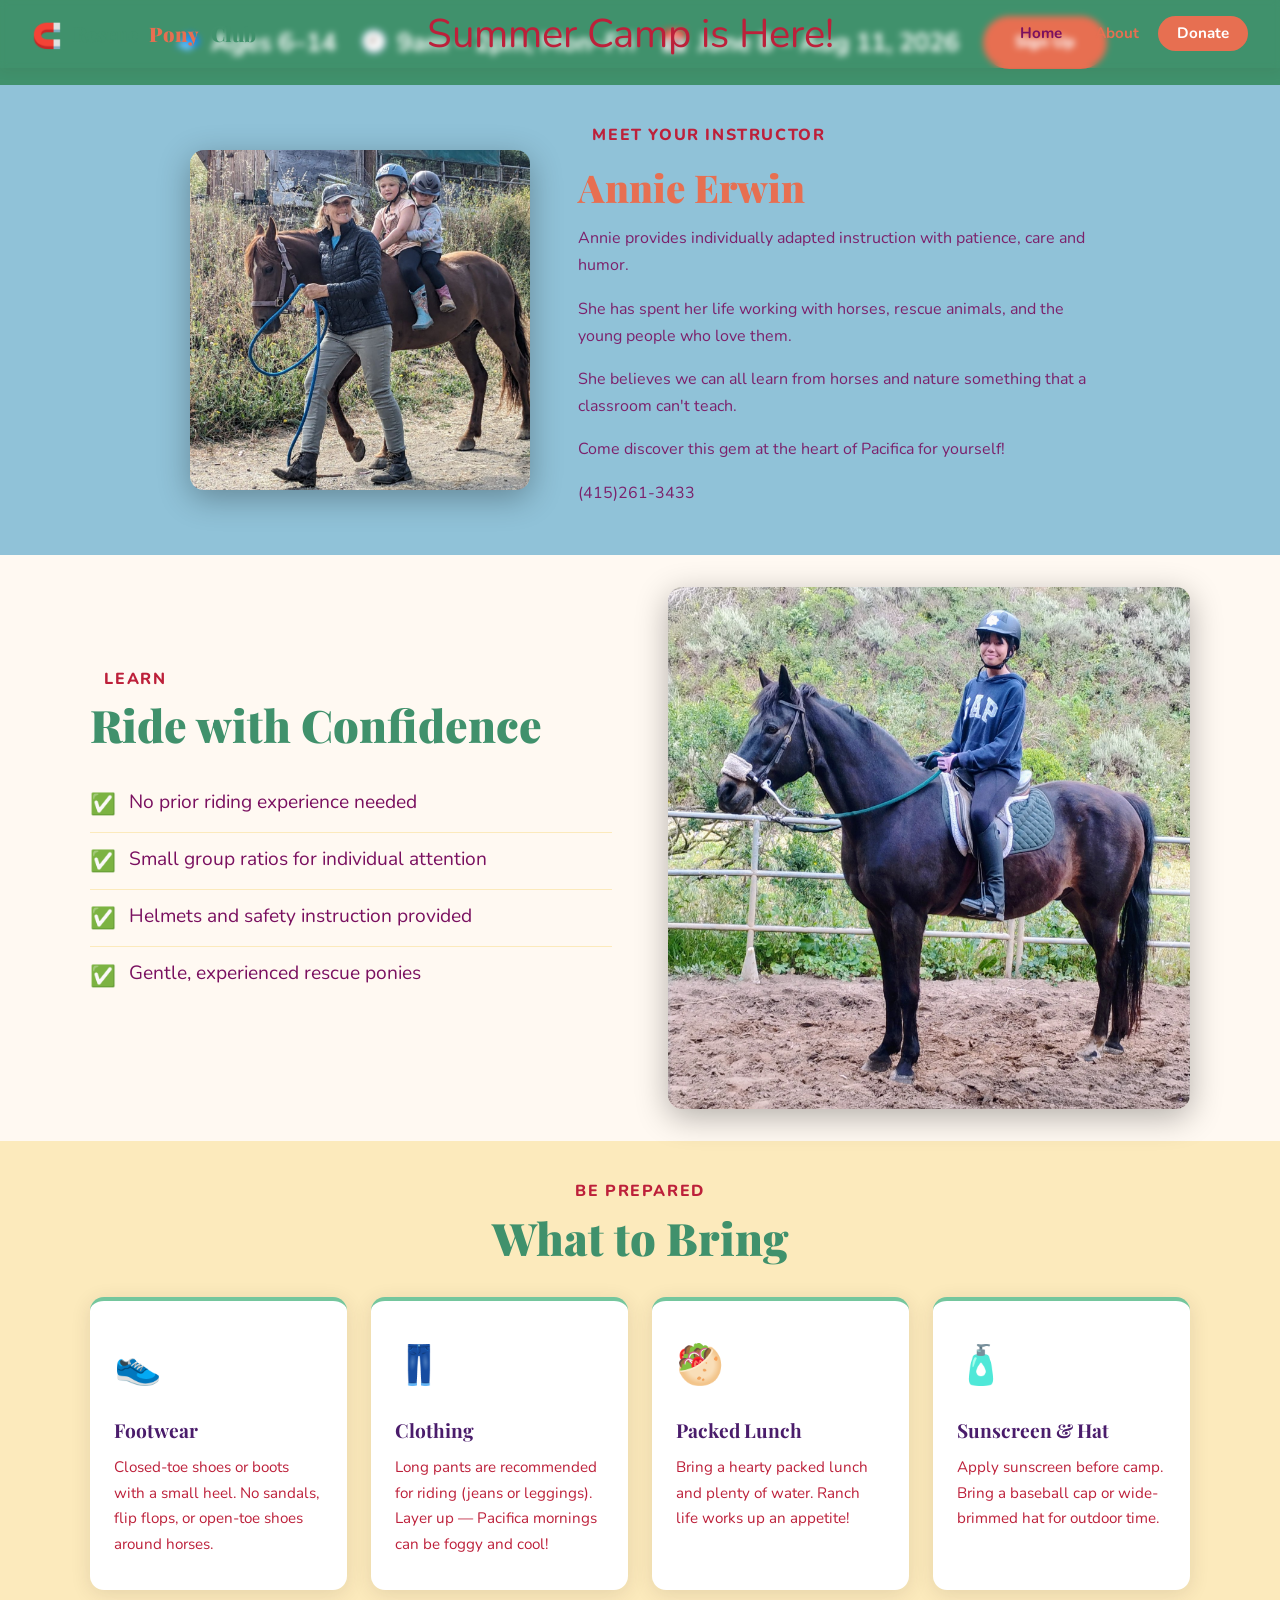
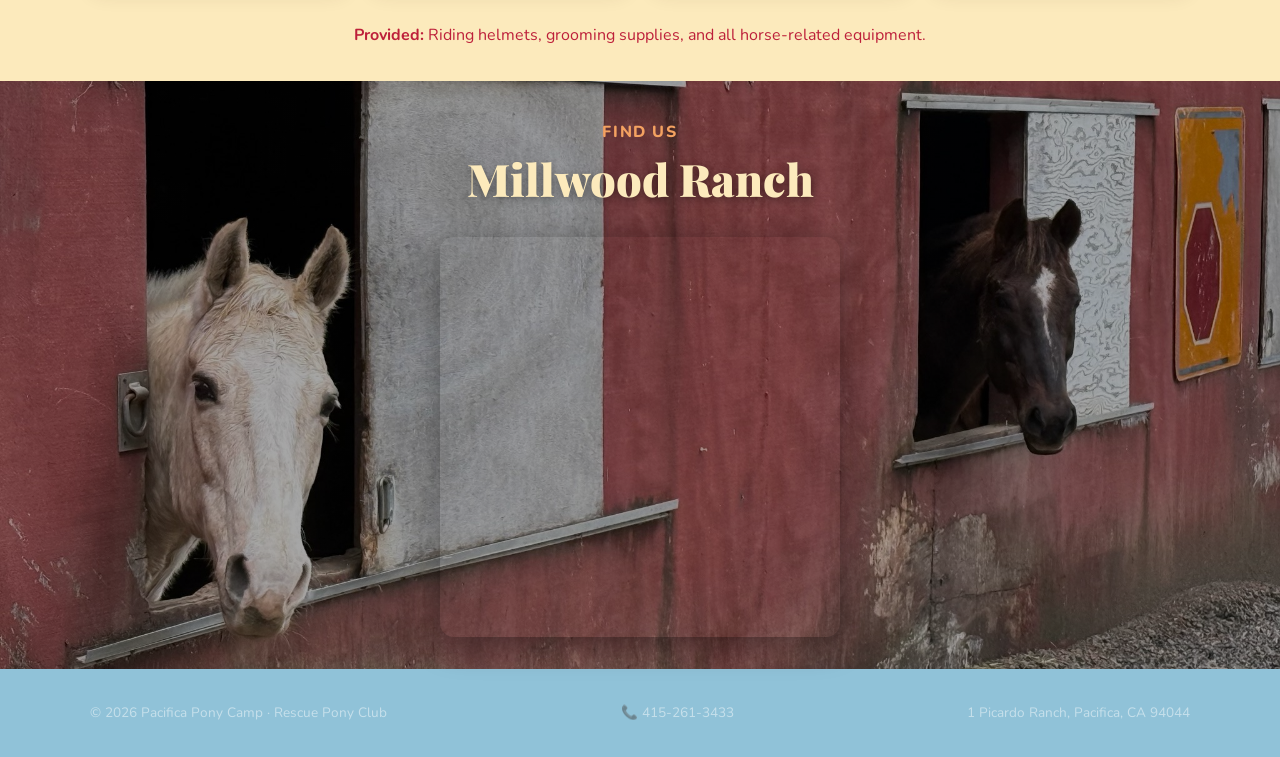
==== about.html @ 06ee873b "Initial commit — Pacifica Pony Camp 2026 website Static site with home, about, and sign-up pages. In" ====
<!DOCTYPE html>
<html lang="en">
<head>
  <meta charset="UTF-8" />
  <meta name="viewport" content="width=device-width, initial-scale=1.0" />
  <title>About — Pacifica Pony Camp 2026</title>
  <meta name="description" content="Meet Annie Erwin, head instructor at Pacifica Pony Camp. Learn about our riding program, what to bring, and find us at Millwood Ranch in Pacifica, CA." />
  <link rel="icon" href="data:image/svg+xml,<svg xmlns='http://www.w3.org/2000/svg' viewBox='0 0 100 100'><text y='.9em' font-size='90'>🐴</text></svg>" />
  <link rel="stylesheet" href="css/styles.css" />
</head>
<body>

<!-- ── Navigation ── -->
<nav id="navbar">
  <a href="index.html" class="nav-logo">
    <span class="horseshoe">🧲</span>
    Rescue <span>Pony</span> Club
  </a>
  <span class="nav-tagline">Summer Camp is Here!</span>
  <button class="nav-toggle" id="navToggle" aria-label="Toggle menu">
    <span></span><span></span><span></span>
  </button>
  <ul class="nav-links" id="navLinks">
    <li><a href="index.html">Home</a></li>
    <li><a href="about.html" class="active">About</a></li>
    <li><a href="donations.html" class="btn-nav">Donate</a></li>
  </ul>
</nav>

<!-- ── Quick Info Bar ── -->
<div class="info-bar">
  <div class="info-bar-grid">
    <div class="info-item"><span class="info-icon">🧢</span> Ages 6–14</div>
    <div class="info-item"><span class="info-icon">🕘</span> 9am – 2pm, Mon–Fri</div>
    <div class="info-item"><span class="info-icon">📅</span> June 8 – Aug 11, 2026</div>
    <a href="signup.html" class="btn btn-primary">Sign Up</a>
  </div>
</div>

<!-- ── Instructor ── -->
<section class="instructor-section">
  <div class="container">
    <h1 class="sr-only">About Pacifica Pony Camp</h1>
    <div class="instructor-card">
      <div class="instructor-photo">
        <img src="images/Annie_square.jpg" alt="Annie Erwin walking" />
      </div>
      <div class="instructor-info">
        <span class="section-label">Meet Your Instructor</span>
        <h2>Annie Erwin</h2>
        <p>Annie provides individually adapted instruction with patience, care and humor.</p>
        <p>She has spent her life working with horses, rescue animals, and the young people who love them.</p>
        <p>She believes we can all learn from horses and nature something that a classroom can't teach.</p>
        <p>Come discover this gem at the heart of Pacifica for yourself!</p>
        <p>(415)261-3433</p>
      </div>
    </div>
  </div>
</section>

<!-- ── Riding Section ── -->
<section>
  <div class="container">
    <div class="two-col">
      <div>
        <span class="section-label">Learn</span>
        <h2 class="section-title">Ride with Confidence</h2>
        <ul class="activity-list">
          <li><span class="lic">✅</span> No prior riding experience needed</li>
          <li><span class="lic">✅</span> Small group ratios for individual attention</li>
          <li><span class="lic">✅</span> Helmets and safety instruction provided</li>
          <li><span class="lic">✅</span> Gentle, experienced rescue ponies</li>
        </ul>
      </div>
      <div class="col-img">
        <img src="images/Rider_square.jpg" alt="Camper riding confidently in the arena" />
      </div>
    </div>
  </div>
</section>

<!-- ── What to Bring ── -->
<section class="section-gold">
  <div class="container">
    <div class="text-center">
      <span class="section-label">Be Prepared</span>
      <h2 class="section-title">What to Bring</h2>
    </div>
    <div class="features-grid">
      <div class="feature-card">
        <div class="feature-icon">👟</div>
        <h3>Footwear</h3>
        <p>Closed-toe shoes or boots with a small heel. No sandals, flip flops, or open-toe shoes around horses.</p>
      </div>
      <div class="feature-card">
        <div class="feature-icon">👖</div>
        <h3>Clothing</h3>
        <p>Long pants are recommended for riding (jeans or leggings). Layer up — Pacifica mornings can be foggy and cool!</p>
      </div>
      <div class="feature-card">
        <div class="feature-icon">🥙</div>
        <h3>Packed Lunch</h3>
        <p>Bring a hearty packed lunch and plenty of water. Ranch life works up an appetite!</p>
      </div>
      <div class="feature-card">
        <div class="feature-icon">🧴</div>
        <h3>Sunscreen &amp; Hat</h3>
        <p>Apply sunscreen before camp. Bring a baseball cap or wide-brimmed hat for outdoor time.</p>
      </div>
    </div>
    <p class="provided-note">
      <strong>Provided:</strong> Riding helmets, grooming supplies, and all horse-related equipment.
    </p>
  </div>
</section>

<section class="section-stalls">
  <div class="container">
    <div class="text-center">
      <span class="section-label">Find Us</span>
      <h2 class="section-title">Millwood Ranch</h2>
    </div>
    <div class="map-wrapper">
      <iframe
        src="https://maps.google.com/maps?q=Annie%27s+Smaller+Training+Circle,Pacifica,CA&output=embed&z=15"
        width="400" height="400"
        loading="lazy"
        allowfullscreen>
      </iframe>
    </div>
  </div>
</section>

<!-- ── Footer ── -->
<footer>
  <div class="footer-bottom">
    <span>© 2026 Pacifica Pony Camp · Rescue Pony Club</span>
    <span>📞 415-261-3433</span>
    <span>1 Picardo Ranch, Pacifica, CA 94044</span>
  </div>
</footer>

<script>
  const toggle = document.getElementById('navToggle');
  const links  = document.getElementById('navLinks');
  toggle.addEventListener('click', () => links.classList.toggle('open'));
</script>
<script src="js/donate-modal.js"></script>

</body>
</html>
---- css/styles.css ----
@import url('https://fonts.googleapis.com/css2?family=Playfair+Display:wght@400;700;900&family=Nunito:wght@400;600;700;800&display=swap');

/* ── Variables ── */
:root {
  --blue-dark: #232c80;
  --green-dark:   #4A1C6B;
  --green-mid:    #40916C;
  --green-light:  #74C69D;
  --gold:         #F4A261;
  --gold-light:   #FCEABC;
  --coral:        #E76F51;
  --cream:        #FFF9F2;
  --brown-dark:   #7A1060;
  --brown-mid:    #bd203a;
  --sky:          #90C2D8;
  --white:        #FFFFFF;
  --shadow:       0 4px 20px rgba(61,43,31,.12);
  --radius:       14px;
  --transition:   .25s ease;
}

/* ── Screen-reader only (visually hidden H1 for SEO) ── */
.sr-only {
  position: absolute;
  width: 1px; height: 1px;
  padding: 0; margin: -1px;
  overflow: hidden;
  clip: rect(0,0,0,0);
  white-space: nowrap;
  border: 0;
}

/* ── Reset ── */
*, *::before, *::after { box-sizing: border-box; margin: 0; padding: 0; }
html { scroll-behavior: smooth; }
body {
  font-family: 'Nunito', sans-serif;
  background: var(--cream);
  color: var(--brown-dark);
  line-height: 1.7;
}
img { display: block; max-width: 100%; }
a { color: inherit; text-decoration: none; }

/* ── Nav ── */
nav {
  position: fixed;
  top: 0; left: 0; right: 0;
  z-index: 100;
  backdrop-filter: blur(3px);
  padding: 0 2rem;
  display: flex;
  align-items: center;
  justify-content: space-between;
  height: 68px;
  box-shadow: 0 2px 12px rgba(61,43,31,.08);
}
.nav-logo {
  display: flex;
  align-items: center;
  gap: .7rem;
  font-family: 'Playfair Display', serif;
  font-weight: 900;
  font-size: 1.25rem;
  color: var(--green-mid);
  white-space: nowrap;
}
.nav-logo span { color: var(--coral); }
.nav-logo .horseshoe { font-size: 1.5rem; }
.nav-links {
  display: flex;
  gap: .25rem;
  list-style: none;
  align-items: center;
}
.nav-links a {
  padding: .45rem .9rem;
  border-radius: 8px;
  font-weight: 700;
  font-size: .95rem;
  color: var(--brown-dark);
  transition: background var(--transition), color var(--transition);
}
.nav-links a:hover,
.nav-links a.active {
  color: var(--coral);
}
.nav-links .btn-nav {
  background: var(--coral);
  color: var(--white);
  border-radius: 50px;
  padding: .45rem 1.2rem;
}
.nav-links .btn-nav:hover { background: var(--green-dark); }

.nav-links a.btn {
  padding: .8rem 2rem;
  border-radius: 50px;
  font-size: 1rem;
  font-weight: 800;
}

.nav-tagline {
  font-size: 2.5rem;
  color: var(--brown-mid);
}
@media (max-width: 640px) { .nav-tagline { display: none; } }

/* Mobile nav toggle */
.nav-toggle { display: none; cursor: pointer; flex-direction: column; gap: 5px; background: none; border: none; padding: 4px; }
.nav-toggle span { display: block; width: 26px; height: 3px; background: var(--brown-dark); border-radius: 3px; transition: var(--transition); }

/* ── Buttons ── */
.btn {
  display: inline-block;
  padding: .8rem 2rem;
  border-radius: 50px;
  font-family: 'Nunito', sans-serif;
  font-weight: 800;
  font-size: 1rem;
  cursor: pointer;
  transition: transform var(--transition), box-shadow var(--transition), background var(--transition);
  border: none;
}
.btn:hover { transform: translateY(-2px); box-shadow: 0 8px 24px rgba(0,0,0,.18); }
.btn-primary { background: var(--coral); color: var(--white); }
.btn-primary:hover { background: var(--blue-dark); color: var(--gold); }
.btn-secondary { background: var(--green-dark); color: var(--white); }
.btn-secondary:hover { background: var(--green-mid); }
.btn-outline {
  background: transparent;
  color: var(--white);
  border: 2.5px solid var(--white);
}
.btn-outline:hover { background: var(--white); color: var(--green-dark); }
.btn-gold { background: var(--gold); color: var(--brown-dark); }
.btn-gold:hover { background: #e08c4a; color: var(--white); }

/* ── Section base ── */
section { padding: 2rem; }
.container { max-width: 1100px; margin: 0 auto; }
.section-label {
  display: inline-block;
  color: var(--brown-mid);
  font-weight: 800;
  font-size: 1rem;
  letter-spacing: .1em;
  text-transform: uppercase;
  padding: .35rem .9rem;
  border-radius: 50px;
}
.section-title {
  font-family: 'Playfair Display', serif;
  font-size: clamp(2rem, 4vw, 2.8rem);
  font-weight: 900;
  color: var(--green-mid);
  line-height: 1.2;
  margin-bottom: 1rem;
}
.section-sub {
  font-size: 1.1rem;
  color: var(--brown-mid);
  max-width: 600px;
  margin-bottom: 2.5rem;
}
.text-center { text-align: center; }
.text-center .section-sub { margin-left: auto; margin-right: auto; }

/* ── Bubble Images ── */
.bubble-img {
  width: 220px;
  height: 220px;
  border-radius: 50%;
  object-fit: cover;
  flex-shrink: 0;
  border: 5px solid var(--white);
  box-shadow: 0 8px 28px rgba(61,43,31,.2);
  transition: transform .3s ease, box-shadow .3s ease;
}
.bubble-img:hover {
  transform: scale(1.1);
  box-shadow: 0 16px 40px rgba(61,43,31,.28);
}

/* ── Quick Info Bar ── */
.info-bar {
  background: var(--green-mid);
  color: var(--white);
  padding: 1rem;
}
.info-bar-grid {
  display: flex;
  flex-wrap: wrap;
  gap: 1.5rem;
  justify-content: center;
  align-items: center;
  max-width: 1100px;
  margin: 0 auto;
}
.info-item {
  display: flex;
  align-items: center;
  gap: .6rem;
  font-weight: 700;
  font-size: 1.6rem;
}
.info-icon { font-size: 1.4rem; }

/* ── Feature Cards ── */
.features-grid {
  display: grid;
  grid-template-columns: repeat(auto-fit, minmax(240px, 1fr));
  gap: 1.5rem;
  margin-top: 2.5rem;
}
.feature-card {
  background: var(--white);
  border-radius: var(--radius);
  padding: 2rem 1.5rem;
  box-shadow: var(--shadow);
  border-top: 4px solid var(--green-light);
  transition: transform var(--transition), box-shadow var(--transition);
}
.feature-card:hover { transform: translateY(-6px); box-shadow: 0 12px 36px rgba(61,43,31,.15); }
.feature-icon { font-size: 2.4rem; margin-bottom: 1rem; }
.feature-card h3 {
  font-family: 'Playfair Display', serif;
  font-size: 1.2rem;
  color: var(--green-dark);
  margin-bottom: .5rem;
}
.feature-card p { font-size: .95rem; color: var(--brown-mid); }

/* ── Pricing ── */
.pricing-section { background: var(--green-light); }
.pricing-grid {
  display: grid;
  grid-template-columns: repeat(auto-fit, minmax(220px, 1fr));
  gap: 1.5rem;
  margin-top: 1.5rem;
}
.price-card {
  display: block;
  background: var(--gold-light);
  border-radius: var(--radius);
  padding: 2.2rem 1.8rem;
  text-align: center;
  box-shadow: var(--shadow);
  position: relative;
  transition: transform var(--transition), box-shadow var(--transition);
  cursor: pointer;
}
.price-card:hover { transform: translateY(-4px); box-shadow: 0 12px 36px rgba(61,43,31,.2); }
.price-card.featured {
  background: var(--gold);
  color: var(--brown-dark);
  transform: scale(1.04);
}
.price-card.featured:hover { transform: scale(1.04) translateY(-4px); }
.price-badge {
  position: absolute;
  top: -12px; left: 50%;
  transform: translateX(-50%);
  background: var(--coral);
  color: var(--white);
  font-size: .75rem;
  font-weight: 800;
  text-transform: uppercase;
  letter-spacing: .05em;
  padding: .25rem .8rem;
  border-radius: 50px;
}
.price-label { font-weight: 700; font-size: 1rem; margin-bottom: .5rem; opacity: .8; }
.price-amount {
  font-family: 'Playfair Display', serif;
  font-size: 3rem;
  font-weight: 900;
  line-height: 1;
  color: var(--green-dark);
}
.price-card.featured .price-amount { color: var(--brown-mid); }
.price-period { font-size: .9rem; opacity: .7; margin-top: .3rem; }
.price-desc { font-size: .9rem; margin-top: 1rem; opacity: .8; }

/* ── Two-col layout ── */
.two-col {
  display: grid;
  grid-template-columns: 1fr 1fr;
  gap: 3.5rem;
  align-items: center;
}
.two-col.reverse .col-img { order: -1; }
.col-img { border-radius: var(--radius); overflow: hidden; box-shadow: 0 8px 32px rgba(0,0,0,.3); }
.col-img img { width: 100%; height: auto; aspect-ratio: 1 / 1; object-fit: cover; object-position: top; }

/* ── Activity list ── */
.activity-list { list-style: none; margin: 1.5rem 0 2rem; }
.activity-list li {
  display: flex;
  align-items: flex-start;
  gap: .8rem;
  padding: .6rem 0;
  border-bottom: 1px solid var(--gold-light);
  font-size: 1.2rem;
}
.activity-list li:last-child { border-bottom: none; }
.activity-list .lic { font-size: 1.3rem; flex-shrink: 0; margin-top: .1rem; }

/* ── Schedule ── */
.schedule-grid {
  display: grid;
  gap: 1rem;
  margin-top: 2rem;
}
.sched-row {
  display: grid;
  grid-template-columns: 130px 1fr;
  gap: 1rem;
  align-items: center;
  background: var(--white);
  border-radius: 10px;
  padding: 1rem 1.4rem;
  box-shadow: 0 2px 8px rgba(61,43,31,.08);
}
.sched-time {
  font-weight: 800;
  color: var(--green-dark);
  font-size: .95rem;
}
.sched-activity { font-size: .98rem; }
.sched-icon { margin-right: .4rem; }

/* ── Instructor ── */
.instructor-section {
  background:#90C2D8;
}

.instructor-section h2 {
 color:var(--coral);
}

.instructor-card {
  display: grid;
  grid-template-columns: 340px 1fr;
  gap: 3rem;
  align-items: center;
  max-width: 900px;
  margin: 0 auto;
}

.instructor-photo {
  border-radius: var(--radius);
  overflow: hidden;
  box-shadow: 0 8px 32px rgba(0,0,0,.3);
}
.instructor-photo img { width: 100%; height: auto; aspect-ratio: 1 / 1; object-fit: cover; object-position: top; }
.instructor-info h2 {
  font-family: 'Playfair Display', serif;
  font-size: 2.4rem;
  font-weight: 900;
  margin-bottom: .3rem;
}
.instructor-info .title { font-size: 1rem; opacity: .8; margin-bottom: 1.5rem; font-weight: 600; }
.instructor-info p { opacity: .9; margin-bottom: 1rem; }

/* ── Form ── */
.form-section { padding: 5rem 2rem; }
.signup-form {
  max-width: 680px;
  margin: 2.5rem auto 0;
  background: var(--white);
  border-radius: var(--radius);
  padding: 2.5rem;
  box-shadow: var(--shadow);
}
.form-row {
  display: grid;
  grid-template-columns: 1fr 1fr;
  gap: 1rem;
}
.form-group { margin-bottom: 1.2rem; }
.form-group label {
  display: block;
  font-weight: 700;
  font-size: .9rem;
  margin-bottom: .4rem;
  color: var(--brown-dark);
}
.form-group input,
.form-group select,
.form-group textarea {
  width: 100%;
  padding: .75rem 1rem;
  border: 2px solid #e0d8cc;
  border-radius: 8px;
  font-family: 'Nunito', sans-serif;
  font-size: .98rem;
  color: var(--brown-dark);
  background: var(--cream);
  transition: border-color var(--transition);
}
.form-group input:focus,
.form-group select:focus,
.form-group textarea:focus {
  outline: none;
  border-color: var(--green-mid);
}
.form-group textarea { resize: vertical; min-height: 100px; }
.form-submit { margin-top: 1.5rem; text-align: center; }
.form-note { font-size: .85rem; color: var(--brown-mid); margin-top: .8rem; }

/* ── Page hero (inner pages) ── */
.page-hero {
  background: linear-gradient(135deg, var(--green-dark), var(--green-mid));
  color: var(--white);
  text-align: center;
  padding: 7rem 2rem 4rem;
  margin-top: 68px;
}
.page-hero h1 {
  font-family: 'Playfair Display', serif;
  font-size: clamp(2.2rem, 5vw, 3.5rem);
  font-weight: 900;
  margin-bottom: .8rem;
}
.page-hero p { font-size: 1.15rem; opacity: .9; max-width: 600px; margin: 0 auto; }

/* ── CTA Banner ── */
.cta-banner {
  background: var(--coral);
  color: var(--white);
  text-align: center;
  padding: 3.5rem 2rem;
}
.cta-banner h2 {
  font-family: 'Playfair Display', serif;
  font-size: clamp(1.8rem, 4vw, 2.8rem);
  font-weight: 900;
  margin-bottom: 1rem;
}
.cta-banner p { font-size: 1.05rem; opacity: .9; margin-bottom: 2rem; }
.cta-buttons { display: flex; gap: 1rem; justify-content: center; flex-wrap: wrap; }

/* ── Footer ── */
footer {
  background: var(--sky);
  color: rgba(255,255,255,.8);
  padding: 2rem 1.5rem;
}
.footer-grid {
  display: grid;
  grid-template-columns: 2fr 1fr 1fr;
  gap: 3rem;
  max-width: 1100px;
  margin: 0 auto 2rem;
}
.footer-brand .nav-logo { margin-bottom: 1rem; color: var(--white); }
.footer-brand p { font-size: .92rem; opacity: .75; max-width: 260px; }
.footer-col h4 {
  font-weight: 800;
  color: var(--gold);
  margin-bottom: 1rem;
  font-size: .95rem;
  text-transform: uppercase;
  letter-spacing: .06em;
}
.footer-col ul { list-style: none; }
.footer-col ul li { margin-bottom: .6rem; }
.footer-col ul li a { font-size: .92rem; opacity: .75; transition: opacity var(--transition); }
.footer-col ul li a:hover { opacity: 1; }
.footer-bottom {
  max-width: 1100px;
  margin: 0 auto;
  display: flex;
  justify-content: space-between;
  align-items: center;
  font-size: .85rem;
  opacity: .6;
  flex-wrap: wrap;
  gap: .5rem;
}
.social-links { display: flex; gap: .8rem; }
.social-links a {
  display: inline-flex;
  align-items: center;
  justify-content: center;
  width: 36px; height: 36px;
  background: rgba(255,255,255,.1);
  border-radius: 8px;
  font-size: 1.1rem;
  opacity: .8;
  transition: background var(--transition), opacity var(--transition);
}
.social-links a:hover { background: var(--green-mid); opacity: 1; }

/* ── Responsive ── */
@media (max-width: 900px) {
  .two-col { grid-template-columns: 1fr; gap: 2rem; }
  .two-col.reverse .col-img { order: 0; }
  .instructor-card { grid-template-columns: 1fr; }
  .footer-grid { grid-template-columns: 1fr 1fr; }
}
@media (max-width: 640px) {
  nav { padding: 0 1rem; }
  .nav-links { display: none; flex-direction: column; position: fixed; top: 68px; left: 0; right: 0; background: var(--cream); padding: 1.5rem; gap: .5rem; border-bottom: 2px solid var(--gold-light); box-shadow: var(--shadow); }
  .nav-links.open { display: flex; }
  .nav-toggle { display: flex; }
  .form-row { grid-template-columns: 1fr; }
  .footer-grid { grid-template-columns: 1fr; gap: 2rem; }
  .pricing-grid { grid-template-columns: 1fr; }
  .price-card.featured { transform: none; }
  section { padding: 3.5rem 1.2rem; }
  .arc-grid { flex-wrap: wrap; padding-bottom: 2rem; gap: 1.2rem; margin-bottom: 0; }
  .arc-grid .bubble-img { width: 200px; height: 200px; transform: none; }
  .arc-grid .bubble-img:nth-child(n+2) { display: none; }
  .arc-grid .bubble-img:hover { transform: scale(1.07); }
  .arc-label { max-width: 90vw; margin-top: 1rem; }
}

/* ── Arc Photo Gallery ── */
.arc-grid {
  display: flex;
  justify-content: center;
  align-items: flex-start;
  gap: 1rem;
  padding: 1.5rem 0 5.5rem;
}
.arc-grid .bubble-img { width: 380px; height: 380px; --arc-y: 0px; transform: translateY(var(--arc-y)); }
.arc-grid .bubble-img:nth-child(1) { --arc-y: 180px; }
.arc-grid .bubble-img:nth-child(2) { --arc-y: 0px; }
.arc-grid .bubble-img:nth-child(3) { --arc-y: 180px; }
.arc-grid .bubble-img:hover { transform: translateY(calc(var(--arc-y) - 6px)) scale(1.08); box-shadow: 0 16px 40px rgba(61,43,31,.28); }

/* ── Arc Label (SVG text path) ── */
.arc-label {
  display: block;
  width: 100%;
  max-width: 640px;
  margin: -100px auto 0;
  overflow: visible;
}

/* ── Donate Modal ── */
.modal-backdrop {
  display: none;
  position: fixed;
  inset: 0;
  background: rgba(0,0,0,.55);
  z-index: 200;
  align-items: center;
  justify-content: center;
  padding: 1rem;
}
.modal-backdrop.open { display: flex; }
.modal {
  background: var(--white);
  border-radius: var(--radius);
  padding: 2.5rem;
  max-width: 440px;
  width: 100%;
  text-align: center;
  box-shadow: 0 24px 64px rgba(0,0,0,.3);
  position: relative;
  animation: modal-in .2s ease;
}
@keyframes modal-in {
  from { opacity: 0; transform: scale(.94); }
  to   { opacity: 1; transform: scale(1); }
}
.modal-close {
  position: absolute;
  top: .8rem; right: 1rem;
  background: none;
  border: none;
  font-size: 1.4rem;
  cursor: pointer;
  color: var(--brown-mid);
  line-height: 1;
  padding: .2rem;
}
.modal-close:hover { color: var(--brown-dark); }
.modal h2 {
  font-family: 'Playfair Display', serif;
  color: var(--green-dark);
  font-size: 1.7rem;
  margin-bottom: .5rem;
}
.modal > p { color: var(--brown-mid); font-size: .98rem; margin-bottom: 1.5rem; }
.modal-hints {
  display: flex;
  justify-content: center;
  gap: .7rem;
  flex-wrap: wrap;
  margin-bottom: 1.8rem;
}
.modal-hint {
  font-size: .8rem;
  color: var(--brown-mid);
  background: var(--gold-light);
  border-radius: 8px;
  padding: .3rem .65rem;
  font-weight: 700;
}
.btn-paypal {
  background: #0070ba;
  color: var(--white);
  display: inline-block;
  padding: .85rem 2rem;
  border-radius: 50px;
  font-weight: 800;
  font-size: 1rem;
  letter-spacing: .02em;
  transition: background var(--transition), transform var(--transition);
}
.btn-paypal:hover { background: #005ea6; transform: translateY(-2px); }
.modal-footer-note {
  font-size: .8rem;
  color: var(--brown-mid);
  margin-top: 1.2rem;
  margin-bottom: 0;
}
.modal-footer-note a { color: var(--green-dark); font-weight: 700; }

.program-section {
  text-align: center;
  font-size: 2rem;
  margin-top: 2rem;
  .container {
    margin-top: 1rem;
    width: 60%;
    background: rgba(255,249,242,.80);
    padding: 0.5rem 2rem;
  }
}

.index-banner {
  color: var(--brown-mid);
  text-align: center;
}

/* ── Index page backgrounds ── */
.hero-bg {
  background-image: url('../images/Klara_pony.jpg');
  background-size: cover;
  background-position: center 30%;
  background-repeat: no-repeat;
}
.minka-bg {
  margin-top: 68px;
  background-image: url('../images/minka_on_scooter_background.jpg');
  background-size: cover;
  background-position: center 30%;
  background-repeat: no-repeat;
  height: 600px;
}

/* ── About page sections ── */
.section-gold { background: var(--gold-light); }
.section-gold .features-grid { margin-top: 2rem; }
.section-stalls {
  background-image: linear-gradient(rgba(0,0,0,0.35), rgba(0,0,0,0.35)), url('../images/stalls_less_tall.jpg');
  background-size: cover;
  background-position: center 60%;
  background-repeat: no-repeat;
  .text-center { margin-bottom: 2rem; }
  .section-label { color: #F4A261; }
  .section-title { color: #FCEABC; text-shadow: 0 2px 8px rgba(0,0,0,.4); }
}

.map-wrapper { display: flex; justify-content: center; }
.map-wrapper iframe { border: 0; border-radius: 14px; box-shadow: 0 8px 32px rgba(0,0,0,.4); }
.provided-note { text-align: center; margin-top: 2rem; color: var(--brown-mid); }

/* ── Google Form embed ── */
.gform-embed {
  display: block;
  width: 100%;
  max-width: 760px;
  min-height: 900px;
  border: none;
  margin: 2rem auto 0;
}

/* ── Signup page ── */
.footer-brand .nav-logo span { color: var(--gold); }
.footer-brand .social-links { margin-top: 1rem; }
.btn-submit { font-size: 1.1rem; padding: 1rem 2.5rem; }
#notes { min-height: 80px; }
.from-group p { font-size: 1.05rem; color: var(--brown-mid); margin-bottom: 1rem; }
.from-group span { font-size: 1.1rem; }
.required-note-mb { margin-bottom: .8rem; }
.success-sub { margin-top: .6rem; font-size: .95rem; opacity: .9; }
.success-fine { margin-top: 1rem; font-size: .9rem; opacity: .85; }
.success-msg a { color: var(--gold); }

/* ── Week / Day picker ── */
.week-grid {
  display: grid;
  grid-template-columns: repeat(auto-fit, minmax(180px, 1fr));
  gap: .8rem;
  margin: 1rem 0 1.5rem;
}
.week-option { position: relative; }
.week-option input[type="checkbox"] {
  position: absolute;
  opacity: 0;
  width: 0;
  height: 0;
}
.week-option label {
  display: block;
  border: 2px solid #e0d8cc;
  border-radius: 10px;
  padding: .9rem 1rem;
  cursor: pointer;
  text-align: center;
  font-weight: 700;
  font-size: .92rem;
  transition: all .2s;
  background: var(--cream);
}
.week-option label .wdate {
  display: block;
  font-size: .8rem;
  font-weight: 600;
  color: var(--brown-mid);
  margin-top: .2rem;
}
.week-option input:checked + label {
  background: var(--green-dark);
  border-color: var(--green-dark);
  color: var(--white);
}
.week-option input:checked + label .wdate { color: rgba(255,255,255,.75); }
.week-option label:hover { border-color: var(--green-mid); }
.price-summary {
  background: var(--gold-light);
  border-radius: 10px;
  padding: 1.2rem 1.5rem;
  margin: 1.5rem 0;
  font-weight: 700;
}
.price-summary strong { color: var(--green-dark); }
.required-note { font-size: .82rem; color: var(--brown-mid); margin-top: .3rem; }
.form-section-heading {
  font-family: 'Playfair Display', serif;
  font-size: 1.2rem;
  color: var(--green-dark);
  font-weight: 700;
  margin: 2rem 0 .8rem;
  padding-bottom: .4rem;
  border-bottom: 2px solid var(--gold-light);
}
.success-msg {
  display: none;
  background: var(--green-dark);
  color: var(--white);
  border-radius: var(--radius);
  padding: 2rem;
  text-align: center;
  margin-top: 1.5rem;
}
.success-msg h3 {
  font-family: 'Playfair Display', serif;
  font-size: 1.5rem;
  margin-bottom: .5rem;
}
.reg-type-heading {
  font-size: .82rem;
  font-weight: 700;
  text-transform: uppercase;
  letter-spacing: .06em;
  color: var(--brown-mid);
  margin: 1.4rem 0 .4rem;
}
.day-picker {
  overflow-x: auto;
  margin: .5rem 0 1.5rem;
}
.day-picker-table {
  width: 100%;
  border-collapse: separate;
  border-spacing: .3rem .3rem;
  min-width: 340px;
}
.day-picker-table thead th {
  font-size: .78rem;
  font-weight: 700;
  color: var(--brown-mid);
  text-align: center;
  padding: .2rem .1rem;
}
.day-picker-table .day-week-col { text-align: left; min-width: 5.5rem; }
.day-row-label {
  font-size: .8rem;
  font-weight: 700;
  color: var(--green-dark);
  white-space: nowrap;
  padding-right: .4rem;
}
.day-row-label .wdate {
  display: block;
  font-size: .7rem;
  font-weight: 400;
  color: var(--brown-mid);
}
.day-cell {
  position: relative;
  text-align: center;
}
.day-cell input[type="checkbox"] {
  position: absolute;
  opacity: 0;
  width: 0;
  height: 0;
}
.day-cell label {
  display: flex;
  align-items: center;
  justify-content: center;
  width: 2.4rem;
  height: 2.4rem;
  margin: 0 auto;
  border: 2px solid #e0d8cc;
  border-radius: 8px;
  cursor: pointer;
  font-size: .8rem;
  font-weight: 700;
  background: var(--cream);
  transition: all .2s;
}
.day-cell input:checked + label {
  background: var(--green-dark);
  border-color: var(--green-dark);
  color: var(--white);
}
.day-cell label:hover { border-color: var(--green-mid); }
.day-cell.na label {
  opacity: .25;
  pointer-events: none;
}
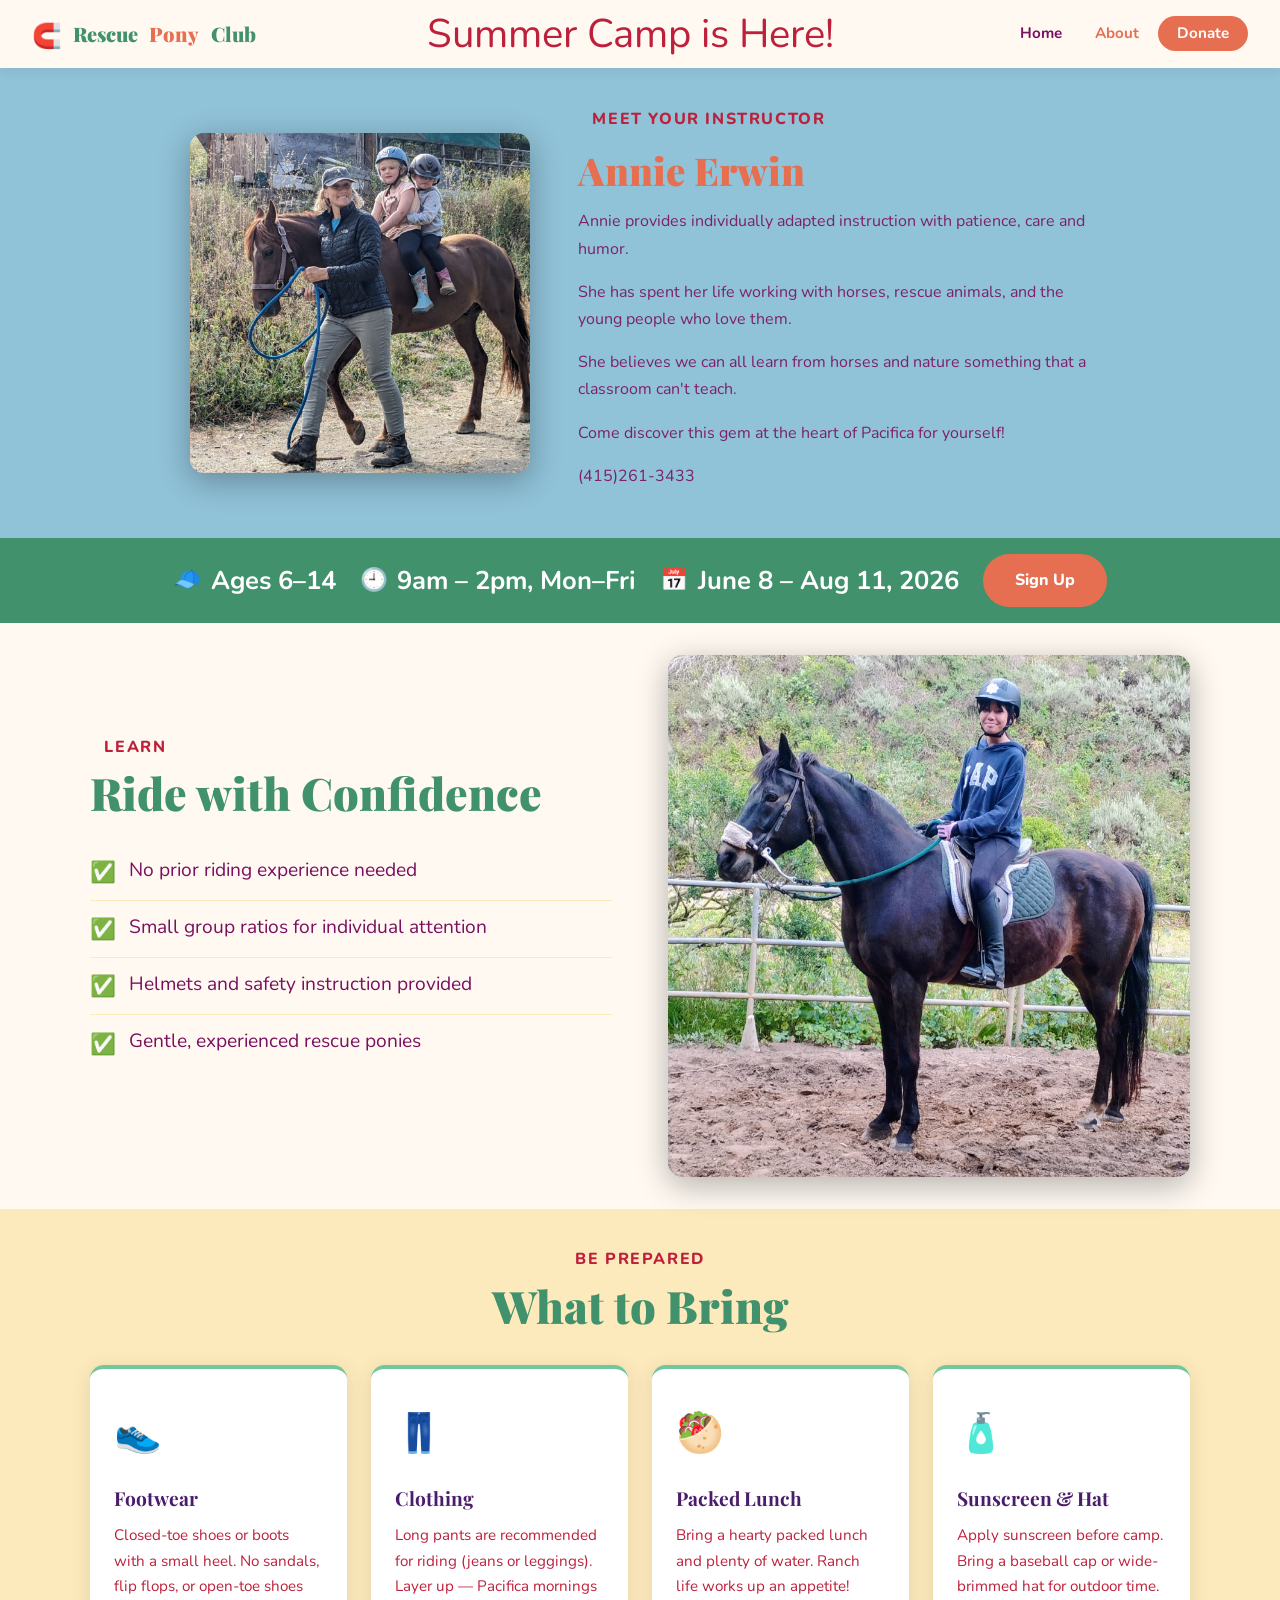
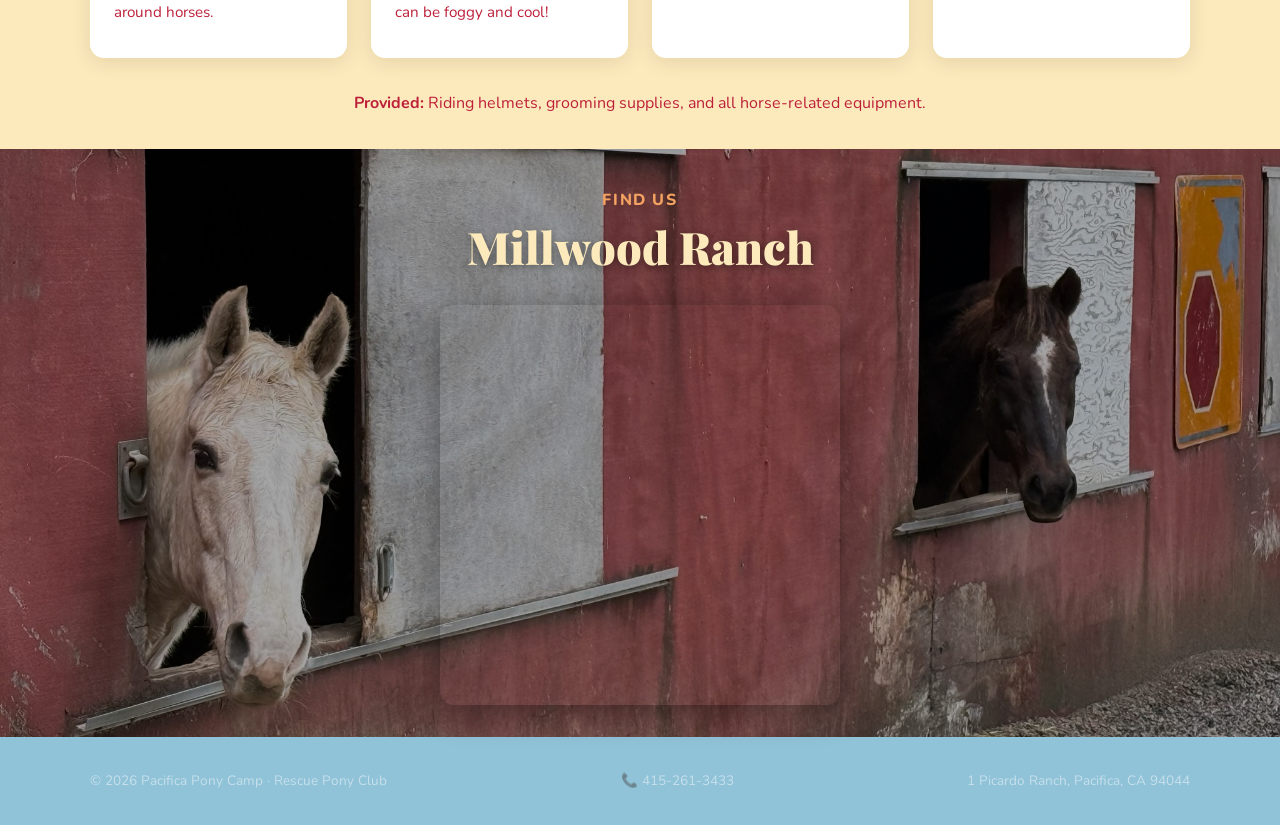
==== commit 753a120a: "layout tweaks" ====
--- a/about.html
+++ b/about.html
@@ -27,16 +27,6 @@
   </ul>
 </nav>
 
-<!-- ── Quick Info Bar ── -->
-<div class="info-bar">
-  <div class="info-bar-grid">
-    <div class="info-item"><span class="info-icon">🧢</span> Ages 6–14</div>
-    <div class="info-item"><span class="info-icon">🕘</span> 9am – 2pm, Mon–Fri</div>
-    <div class="info-item"><span class="info-icon">📅</span> June 8 – Aug 11, 2026</div>
-    <a href="signup.html" class="btn btn-primary">Sign Up</a>
-  </div>
-</div>
-
 <!-- ── Instructor ── -->
 <section class="instructor-section">
   <div class="container">
@@ -57,6 +47,16 @@
     </div>
   </div>
 </section>
+
+<!-- ── Quick Info Bar ── -->
+<div class="info-bar">
+  <div class="info-bar-grid">
+    <div class="info-item"><span class="info-icon">🧢</span> Ages 6–14</div>
+    <div class="info-item"><span class="info-icon">🕘</span> 9am – 2pm, Mon–Fri</div>
+    <div class="info-item"><span class="info-icon">📅</span> June 8 – Aug 11, 2026</div>
+    <a href="signup.html" class="btn btn-primary">Sign Up</a>
+  </div>
+</div>
 
 <!-- ── Riding Section ── -->
 <section>
--- a/css/styles.css
+++ b/css/styles.css
@@ -332,6 +332,7 @@
 
 /* ── Instructor ── */
 .instructor-section {
+  margin-top: 68px;
   background:#90C2D8;
 }
 
@@ -640,7 +641,7 @@
 
 /* ── Index page backgrounds ── */
 .hero-bg {
-  background-image: url('../images/Klara_pony.jpg');
+  background-image: linear-gradient(rgba(255,255,255,0.25), rgba(255,255,255,0.25)), url('../images/Klara_pony.jpg');
   background-size: cover;
   background-position: center 30%;
   background-repeat: no-repeat;
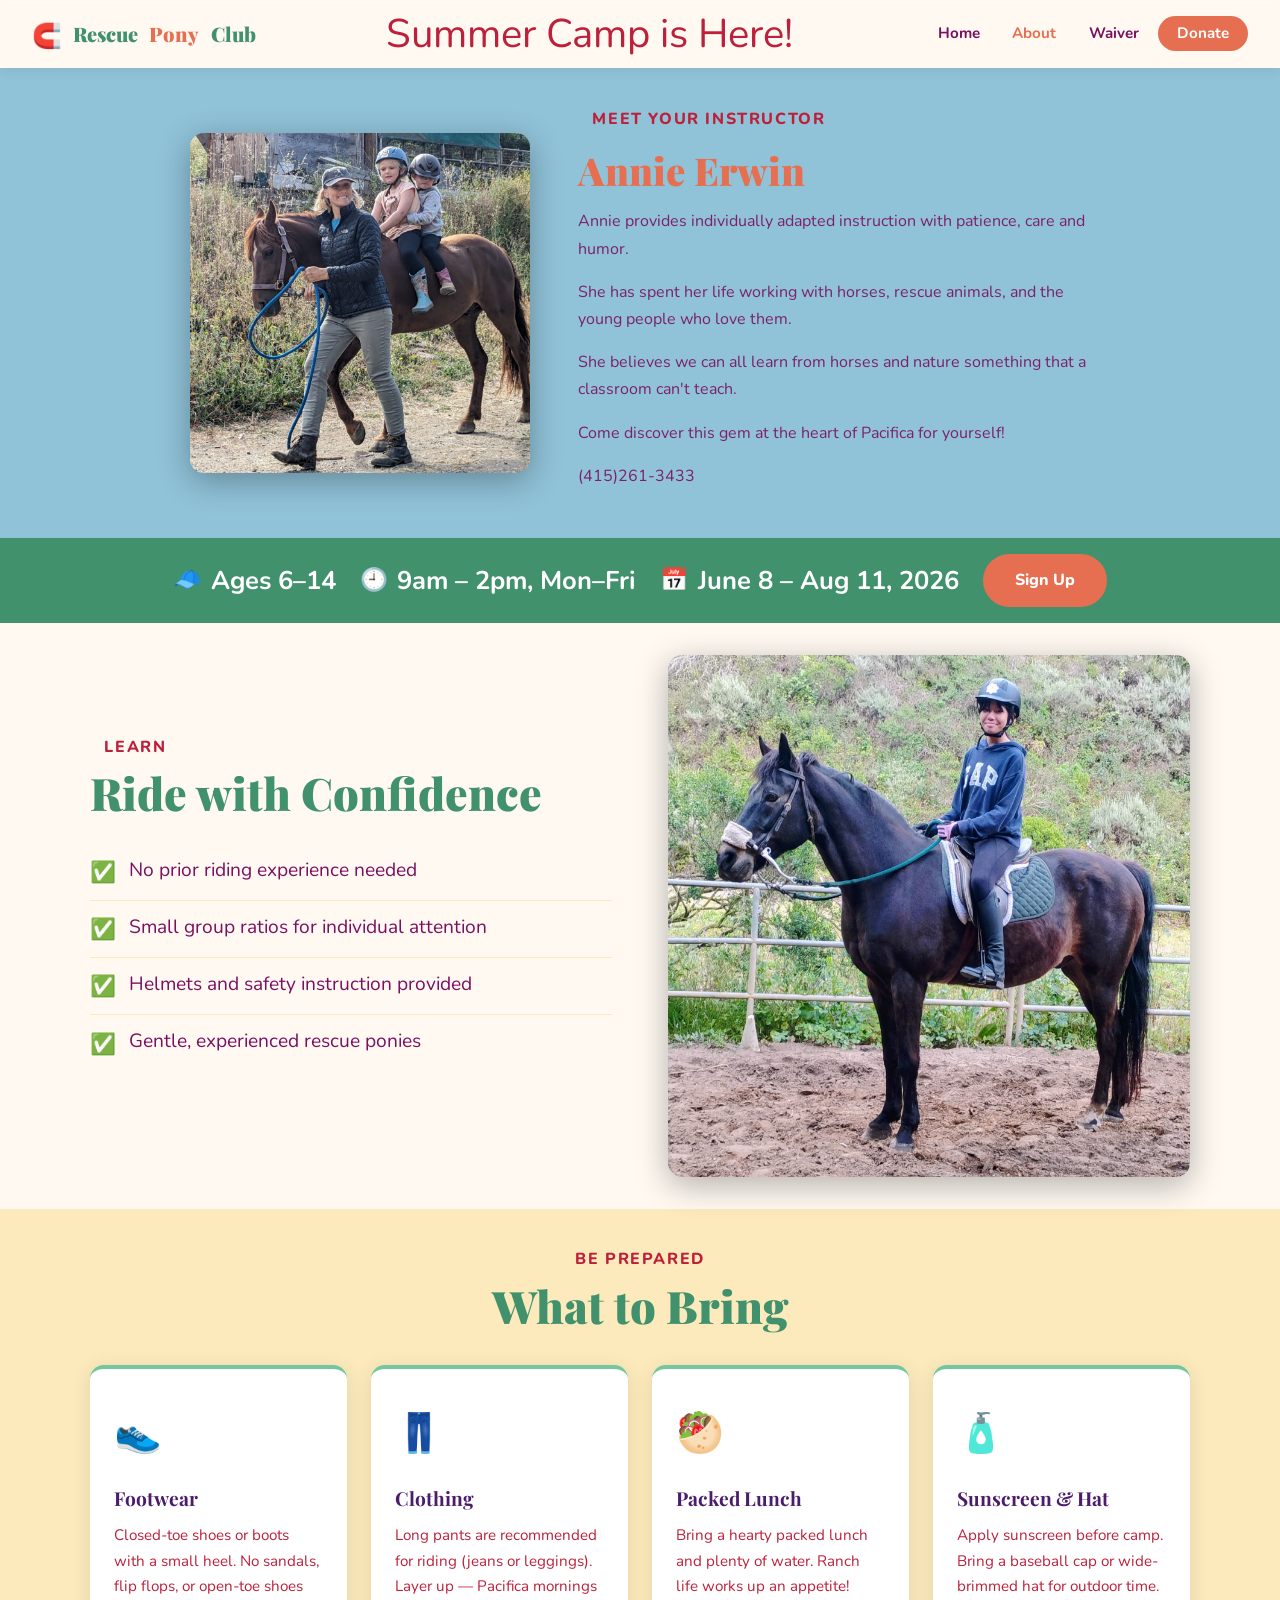
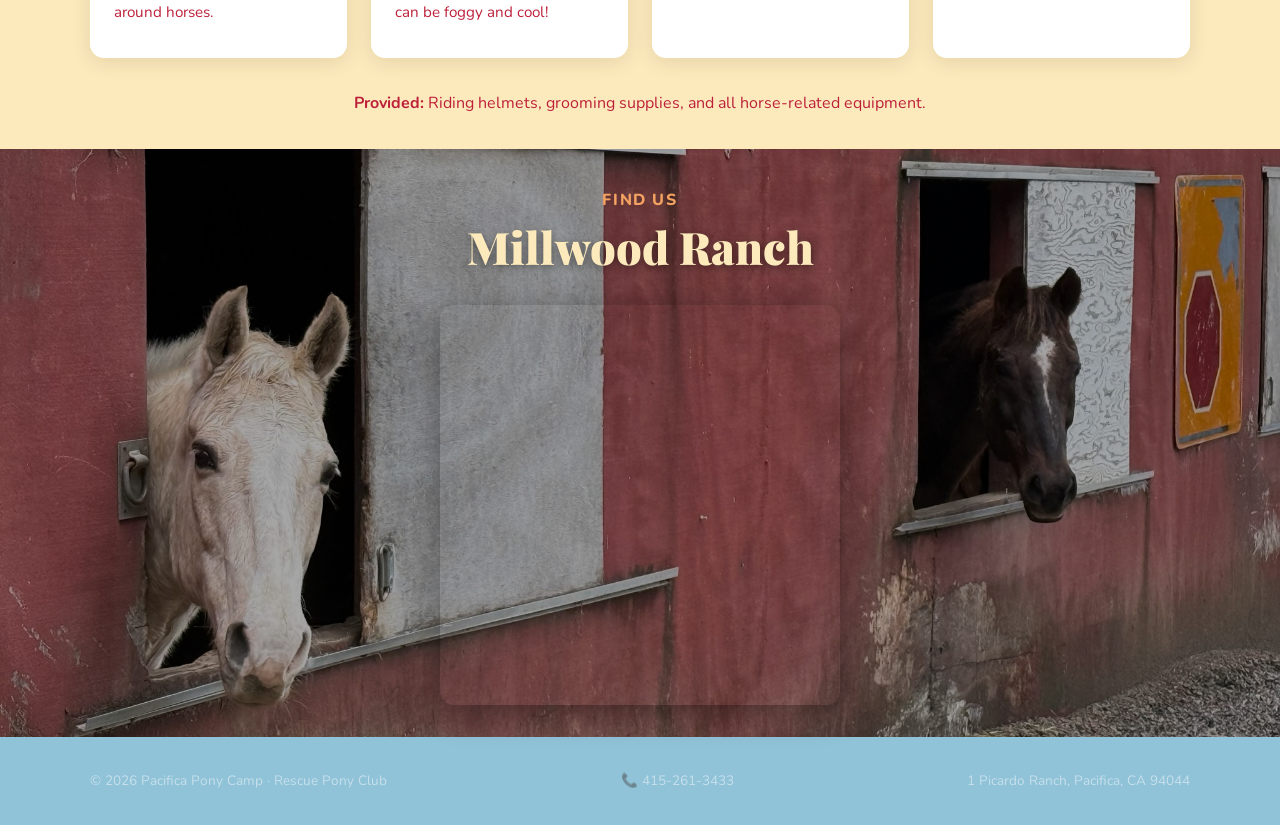
==== commit e5102e0e: "update donations link, add waiver" ====
--- a/about.html
+++ b/about.html
@@ -23,6 +23,7 @@
   <ul class="nav-links" id="navLinks">
     <li><a href="index.html">Home</a></li>
     <li><a href="about.html" class="active">About</a></li>
+    <li><a href="https://docs.google.com/forms/d/e/1FAIpQLSewLi5w3IQIpSC8Ynhyxht-k3uTDrEnzx1wCYWx3glM-FnSww/viewform" target="_blank" rel="noopener">Waiver</a></li>
     <li><a href="donations.html" class="btn-nav">Donate</a></li>
   </ul>
 </nav>
--- a/css/styles.css
+++ b/css/styles.css
@@ -104,6 +104,7 @@
   font-size: 2.5rem;
   color: var(--brown-mid);
 }
+@media (max-width: 900px) { .nav-tagline { font-size: 1.5rem; } }
 @media (max-width: 640px) { .nav-tagline { display: none; } }
 
 /* Mobile nav toggle */
@@ -510,9 +511,15 @@
   .footer-grid { grid-template-columns: 1fr; gap: 2rem; }
   .pricing-grid { grid-template-columns: 1fr; }
   .price-card.featured { transform: none; }
-  section { padding: 3.5rem 1.2rem; }
-  .arc-grid { flex-wrap: wrap; padding-bottom: 2rem; gap: 1.2rem; margin-bottom: 0; }
+  section { padding: 2rem 1.2rem; }
+  .program-section {
+    padding: 0;
+    .container { width: 100% !important; } 
+  }
+  .arc-grid-section { padding-bottom: 0; }
+  .arc-grid { flex-wrap: wrap; padding-top: 0 !important; padding-bottom: 0 !important; gap: 1.2rem !important; margin-bottom: 0; }
   .arc-grid .bubble-img { width: 200px; height: 200px; transform: none; }
+  .arc-grid .bubble-img:nth-child(1) { --arc-y: 0px !important; }
   .arc-grid .bubble-img:nth-child(n+2) { display: none; }
   .arc-grid .bubble-img:hover { transform: scale(1.07); }
   .arc-label { max-width: 90vw; margin-top: 1rem; }
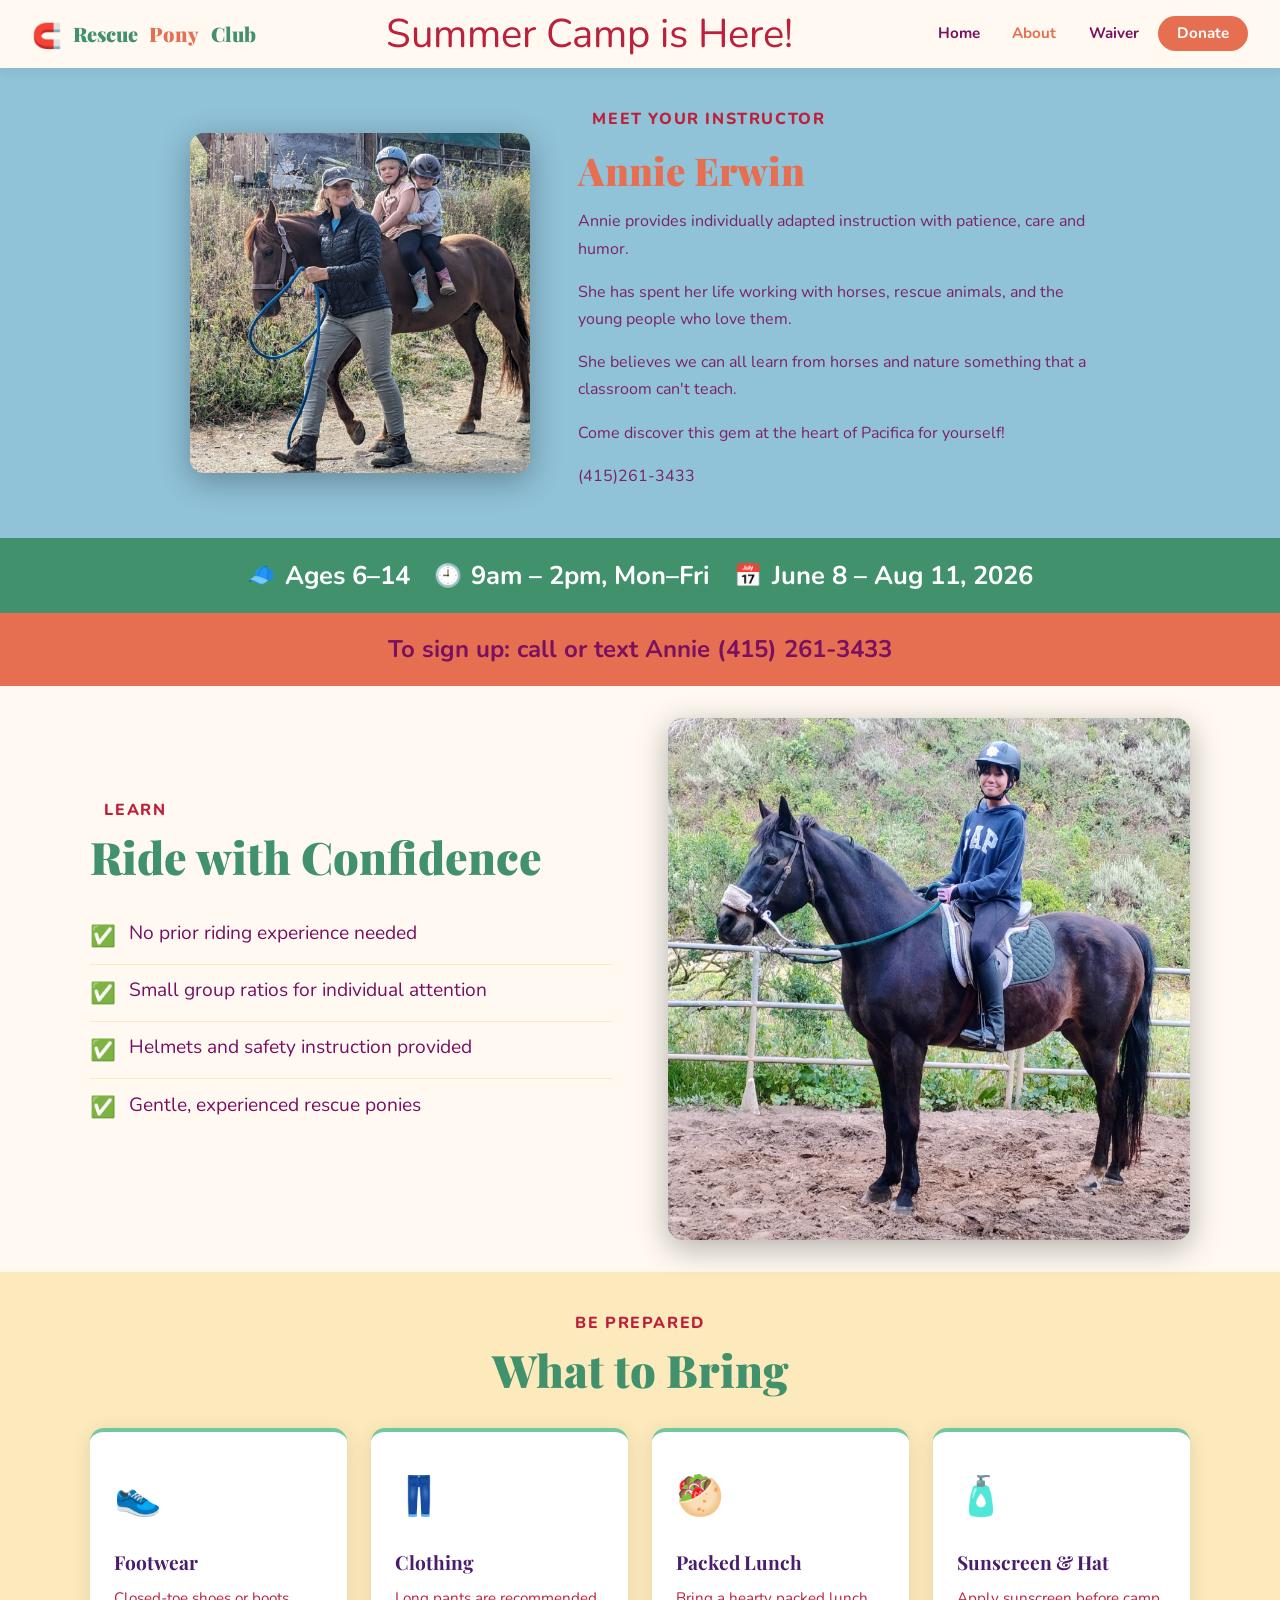
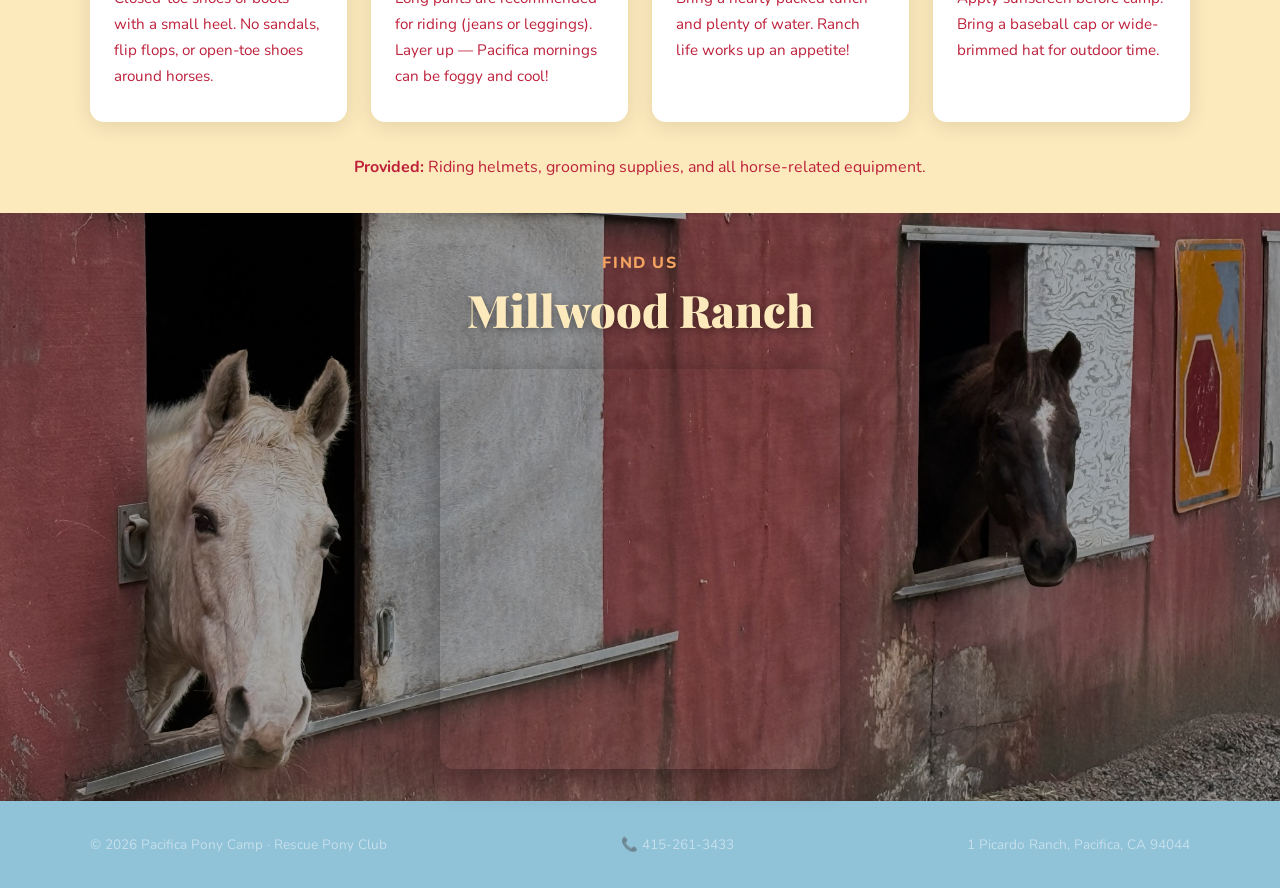
==== commit 2829d446: "remove sign up from about" ====
--- a/about.html
+++ b/about.html
@@ -55,9 +55,18 @@
     <div class="info-item"><span class="info-icon">🧢</span> Ages 6–14</div>
     <div class="info-item"><span class="info-icon">🕘</span> 9am – 2pm, Mon–Fri</div>
     <div class="info-item"><span class="info-icon">📅</span> June 8 – Aug 11, 2026</div>
-    <a href="signup.html" class="btn btn-primary">Sign Up</a>
   </div>
 </div>
+
+<section class="enroll-section" id="enroll">
+  <div class="container">
+    <div class="text-center">
+      <h2>
+            To sign up: call or text Annie (415) 261-3433
+      </h2>
+    </div>
+  </div>
+</section>
 
 <!-- ── Riding Section ── -->
 <section>
--- a/css/styles.css
+++ b/css/styles.css
@@ -181,6 +181,11 @@
 .bubble-img:hover {
   transform: scale(1.1);
   box-shadow: 0 16px 40px rgba(61,43,31,.28);
+}
+
+.enroll-section{
+  background: var(--coral);
+  padding: 1rem;
 }
 
 /* ── Quick Info Bar ── */
